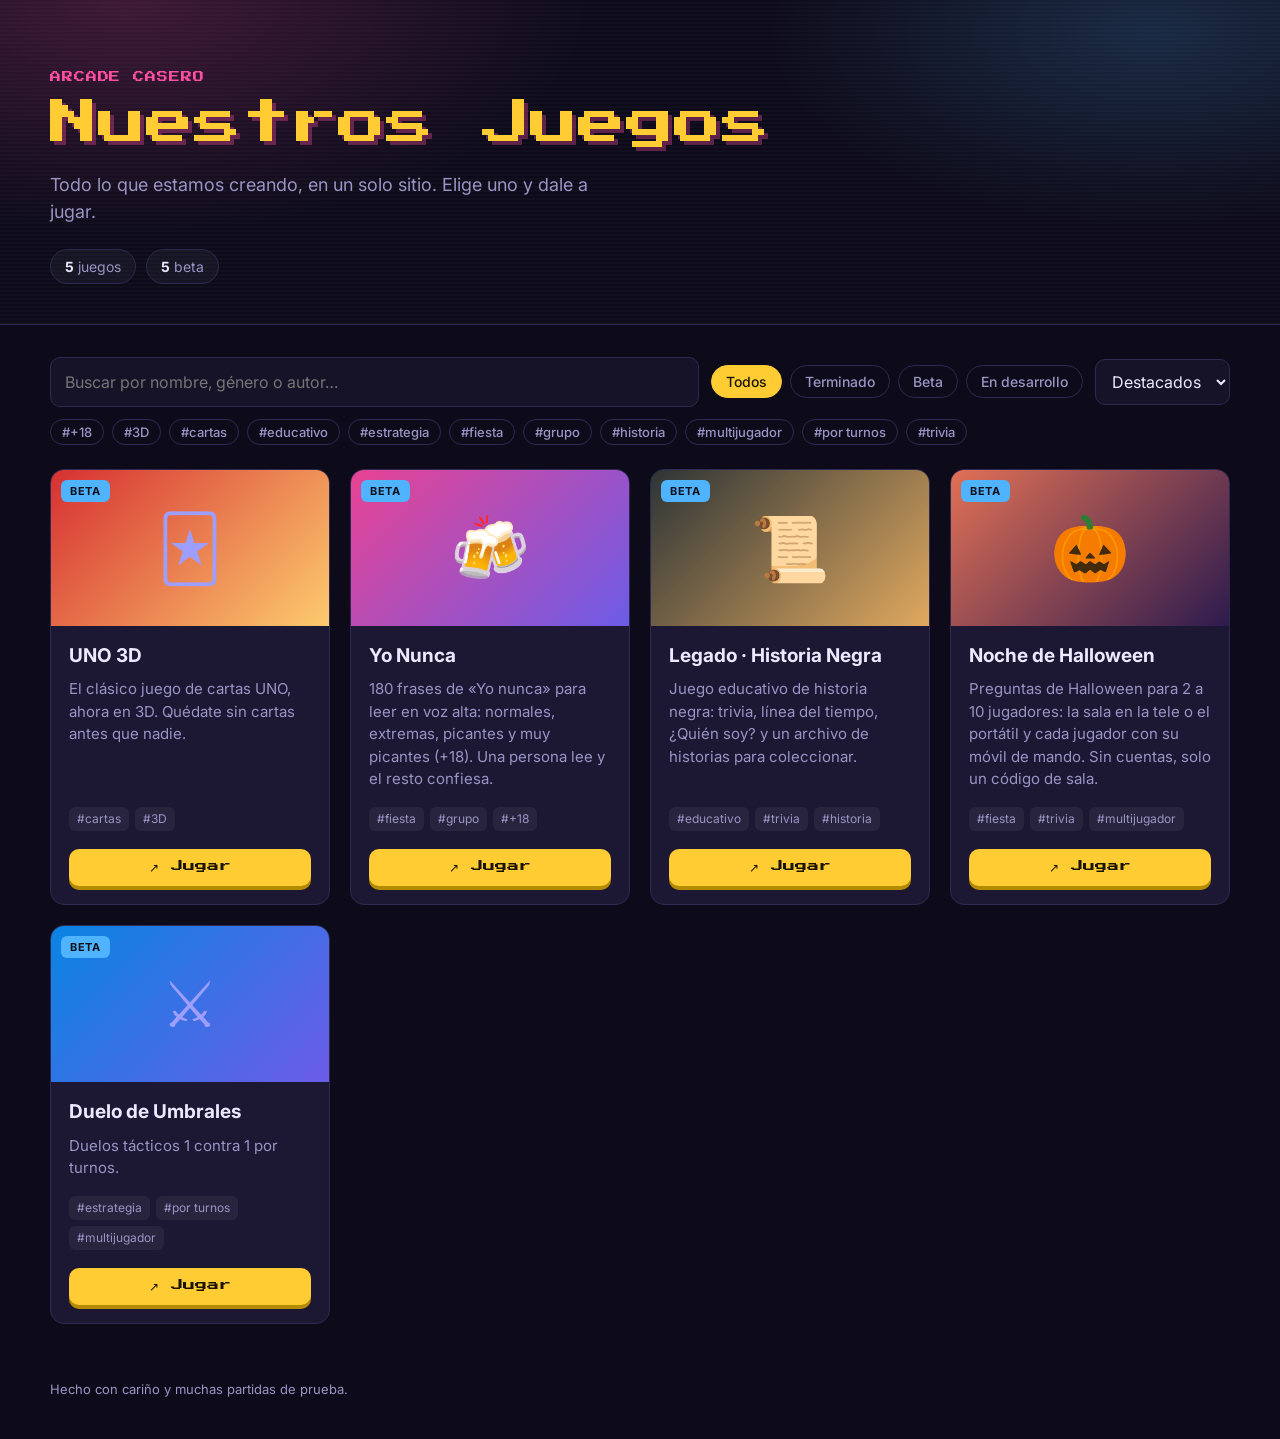
==== index.html @ dc2ed6d2 "Abrir cada juego en su propia web en vez de dentro del portal Las tarjetas pasan a ser enlaces que a" ====
<!doctype html>
<html lang="es">
<head>
  <meta charset="utf-8">
  <meta name="viewport" content="width=device-width, initial-scale=1">
  <title>Nuestros Juegos</title>
  <meta name="description" content="Catálogo de todos los juegos que estamos creando.">
  <link rel="preconnect" href="https://fonts.googleapis.com">
  <link rel="preconnect" href="https://fonts.gstatic.com" crossorigin>
  <link href="https://fonts.googleapis.com/css2?family=Press+Start+2P&family=Inter:wght@400;500;600;700&display=swap" rel="stylesheet">
  <link rel="stylesheet" href="styles.css">
</head>
<body>
  <header class="hero">
    <div class="wrap">
      <p class="eyebrow">Arcade casero</p>
      <h1>Nuestros Juegos</h1>
      <p class="lead">Todo lo que estamos creando, en un solo sitio. Elige uno y dale a jugar.</p>
      <div class="stats" id="stats"></div>
    </div>
  </header>

  <main class="wrap">
    <section class="toolbar" aria-label="Filtros">
      <input id="search" type="search" placeholder="Buscar por nombre, género o autor…" autocomplete="off">
      <div class="chips" id="status-filter" role="group" aria-label="Estado"></div>
      <select id="sort" aria-label="Ordenar">
        <option value="destacados">Destacados</option>
        <option value="az">A → Z</option>
      </select>
    </section>

    <div class="tags" id="tag-filter" role="group" aria-label="Géneros"></div>

    <section class="grid" id="grid" aria-live="polite"></section>
    <p class="empty" id="empty" hidden>No hay juegos que coincidan.</p>
  </main>

  <footer class="wrap foot">Hecho con cariño y muchas partidas de prueba.</footer>

  <script src="games.js"></script>
  <script src="app.js"></script>
</body>
</html>
---- styles.css ----
:root {
  --bg: #0d0b1a;
  --bg-2: #161329;
  --card: #1c1834;
  --line: #2e2950;
  --text: #ece9ff;
  --muted: #9a94c4;
  --accent: #ffcc33;
  --accent-2: #ff4fa3;
  --ok: #3ddc97;
  --beta: #4fb3ff;
  --dev: #ff9f43;
  --radius: 14px;
}

* { box-sizing: border-box; }

html { color-scheme: dark; }

body {
  margin: 0;
  background: var(--bg);
  color: var(--text);
  font: 16px/1.5 Inter, system-ui, sans-serif;
  -webkit-font-smoothing: antialiased;
}

.wrap { width: min(1180px, 100% - 32px); margin-inline: auto; }

/* Cabecera */
.hero {
  padding: 72px 0 40px;
  background:
    radial-gradient(60% 120% at 10% 0%, #ff4fa333, transparent 60%),
    radial-gradient(50% 100% at 90% 10%, #4fb3ff2e, transparent 60%),
    repeating-linear-gradient(0deg, #ffffff05 0 2px, transparent 2px 4px);
  border-bottom: 1px solid var(--line);
}
.eyebrow {
  margin: 0 0 12px;
  color: var(--accent-2);
  font: 11px "Press Start 2P", monospace;
  letter-spacing: .08em;
  text-transform: uppercase;
}
h1 {
  margin: 0;
  font: clamp(26px, 5vw, 48px)/1.2 "Press Start 2P", monospace;
  color: var(--accent);
  text-shadow: 4px 4px 0 #ff4fa355;
}
.lead { color: var(--muted); max-width: 52ch; margin: 18px 0 24px; font-size: 18px; }
.stats { display: flex; flex-wrap: wrap; gap: 10px; }
.stat {
  background: #ffffff0a;
  border: 1px solid var(--line);
  border-radius: 999px;
  padding: 6px 14px;
  font-size: 14px;
  color: var(--muted);
}
.stat b { color: var(--text); }

/* Filtros */
.toolbar {
  display: flex;
  flex-wrap: wrap;
  gap: 12px;
  align-items: center;
  margin: 32px 0 12px;
}
#search {
  flex: 1 1 260px;
  background: var(--bg-2);
  border: 1px solid var(--line);
  color: var(--text);
  border-radius: 10px;
  padding: 12px 14px;
  font: inherit;
}
#search:focus, select:focus { outline: 2px solid var(--accent); outline-offset: 1px; }
select {
  background: var(--bg-2);
  border: 1px solid var(--line);
  color: var(--text);
  border-radius: 10px;
  padding: 11px 12px;
  font: inherit;
}
.chips, .tags { display: flex; flex-wrap: wrap; gap: 8px; }
.tags { margin-bottom: 24px; }
.chip {
  background: transparent;
  border: 1px solid var(--line);
  color: var(--muted);
  border-radius: 999px;
  padding: 7px 14px;
  font: 500 14px Inter, sans-serif;
  cursor: pointer;
}
.chip:hover { color: var(--text); border-color: var(--muted); }
.chip[aria-pressed="true"] { background: var(--accent); border-color: var(--accent); color: #1a1400; }
.tags .chip { font-size: 13px; padding: 4px 11px; }
.tags .chip[aria-pressed="true"] { background: var(--accent-2); border-color: var(--accent-2); color: #fff; }

/* Tarjetas */
.grid {
  display: grid;
  grid-template-columns: repeat(auto-fill, minmax(270px, 1fr));
  gap: 20px;
}
.card {
  display: flex;
  flex-direction: column;
  background: var(--card);
  border: 1px solid var(--line);
  border-radius: var(--radius);
  overflow: hidden;
  transition: transform .15s ease, border-color .15s ease, box-shadow .15s ease;
}
.card:hover { transform: translateY(-4px); border-color: var(--accent); box-shadow: 0 10px 30px #0008; }
.cover {
  position: relative;
  aspect-ratio: 16 / 9;
  display: grid;
  place-items: center;
  font-size: 64px;
  background: linear-gradient(135deg, var(--c1, #ff4fa3), var(--c2, #4fb3ff));
  border: 0;
  padding: 0;
  width: 100%;
  text-decoration: none;
}
.cover img { position: absolute; inset: 0; width: 100%; height: 100%; object-fit: cover; }
.cover .play {
  position: absolute;
  inset: 0;
  display: grid;
  place-items: center;
  background: #0009;
  opacity: 0;
  transition: opacity .15s;
  font: 14px "Press Start 2P", monospace;
  color: var(--accent);
}
.cover:hover .play, .cover:focus-visible .play { opacity: 1; }
.badge {
  position: absolute;
  top: 10px;
  left: 10px;
  z-index: 1;
  font: 700 11px Inter, sans-serif;
  text-transform: uppercase;
  letter-spacing: .06em;
  padding: 4px 9px;
  border-radius: 6px;
  color: #10101a;
}
.badge.terminado { background: var(--ok); }
.badge.beta { background: var(--beta); }
.badge.desarrollo { background: var(--dev); }
.body { padding: 16px 18px 18px; display: flex; flex-direction: column; gap: 8px; flex: 1; }
.body h3 { margin: 0; font-size: 19px; }
.body p { margin: 0; color: var(--muted); font-size: 15px; }
.meta { display: flex; flex-wrap: wrap; gap: 6px; margin-top: auto; padding-top: 8px; }
.meta span { font-size: 12px; color: var(--muted); background: #ffffff0d; border-radius: 6px; padding: 3px 8px; }
.by { font-size: 13px !important; }

.btn-play {
  margin-top: 10px;
  background: var(--accent);
  color: #1a1400;
  border: 0;
  border-radius: 10px;
  padding: 11px;
  font: 12px "Press Start 2P", monospace;
  text-align: center;
  text-decoration: none;
  box-shadow: 0 4px 0 #b38a00;
}
.btn-play:active { transform: translateY(3px); box-shadow: 0 1px 0 #b38a00; }

.empty { text-align: center; color: var(--muted); padding: 48px 0; }

.foot { color: var(--muted); font-size: 13px; padding: 56px 0 40px; }

@media (max-width: 600px) {
  .hero { padding: 48px 0 28px; }
}
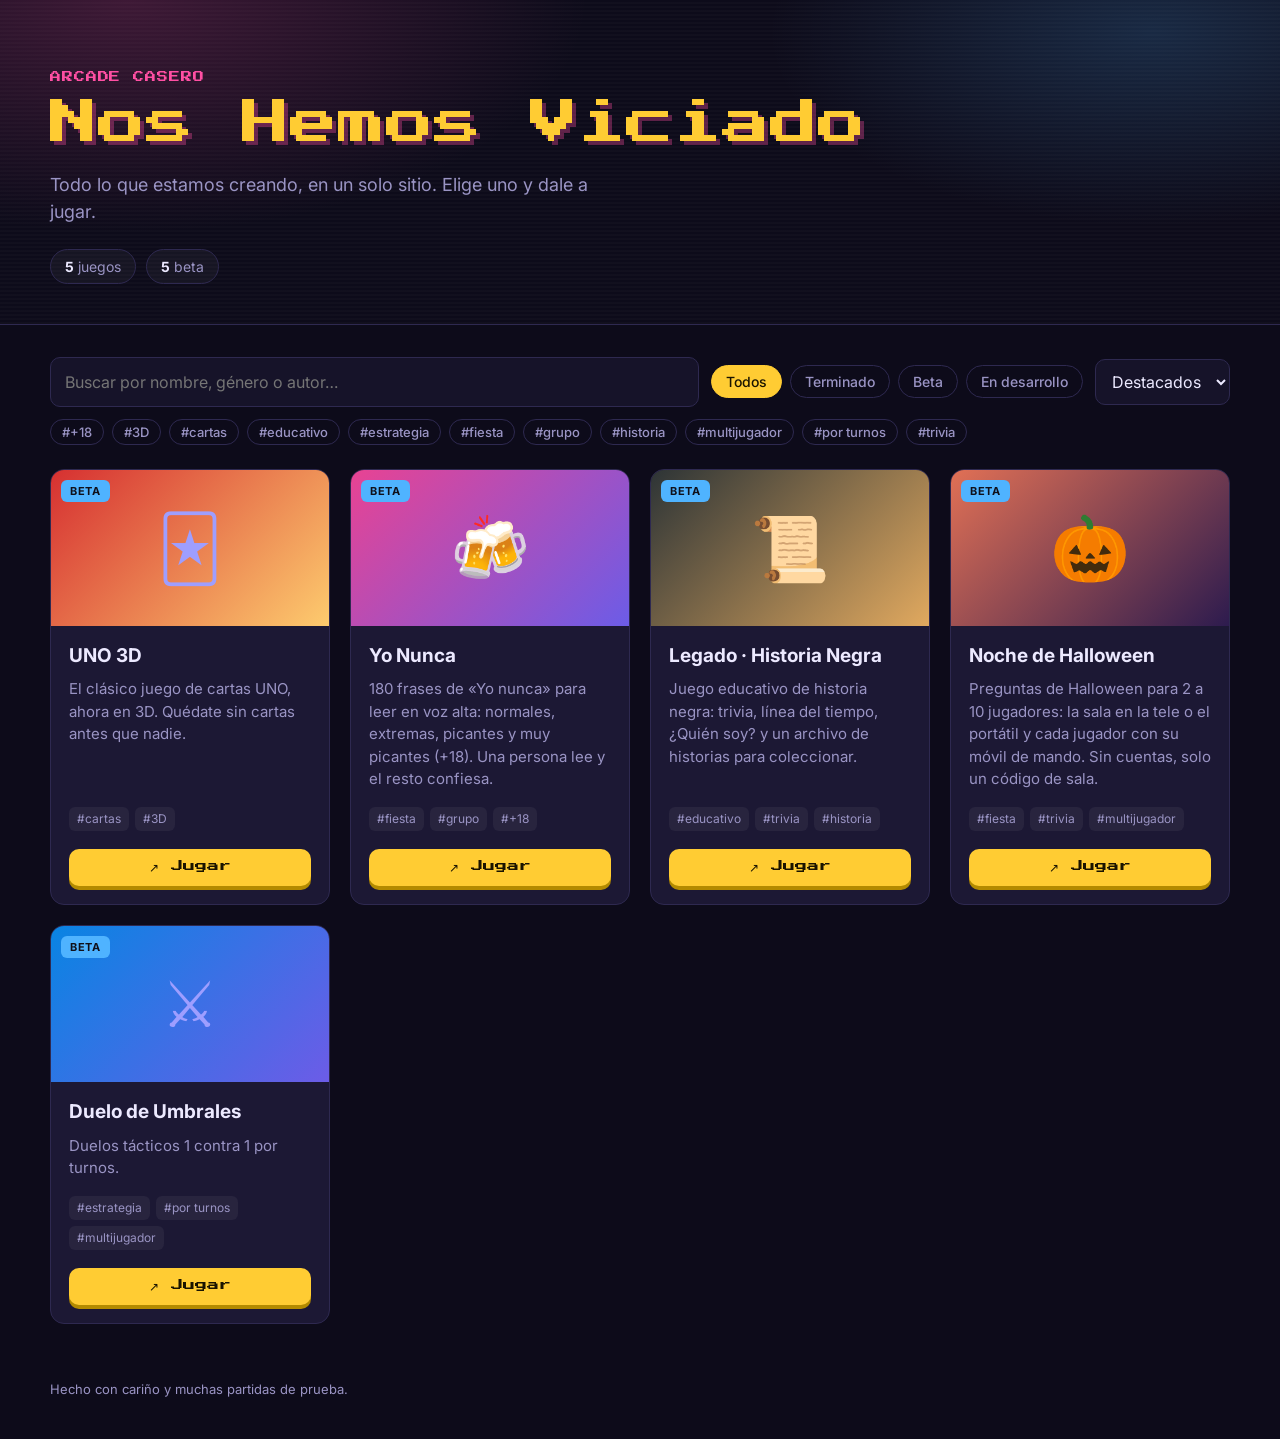
==== commit 43204b24: "Renombrar la web a "Nos Hemos Viciado" Nuevo dominio: noshemosviciado.vercel.app  Co-Authored-By: Cl" ====
--- a/index.html
+++ b/index.html
@@ -3,7 +3,7 @@
 <head>
   <meta charset="utf-8">
   <meta name="viewport" content="width=device-width, initial-scale=1">
-  <title>Nuestros Juegos</title>
+  <title>Nos Hemos Viciado</title>
   <meta name="description" content="Catálogo de todos los juegos que estamos creando.">
   <link rel="preconnect" href="https://fonts.googleapis.com">
   <link rel="preconnect" href="https://fonts.gstatic.com" crossorigin>
@@ -14,7 +14,7 @@
   <header class="hero">
     <div class="wrap">
       <p class="eyebrow">Arcade casero</p>
-      <h1>Nuestros Juegos</h1>
+      <h1>Nos Hemos Viciado</h1>
       <p class="lead">Todo lo que estamos creando, en un solo sitio. Elige uno y dale a jugar.</p>
       <div class="stats" id="stats"></div>
     </div>
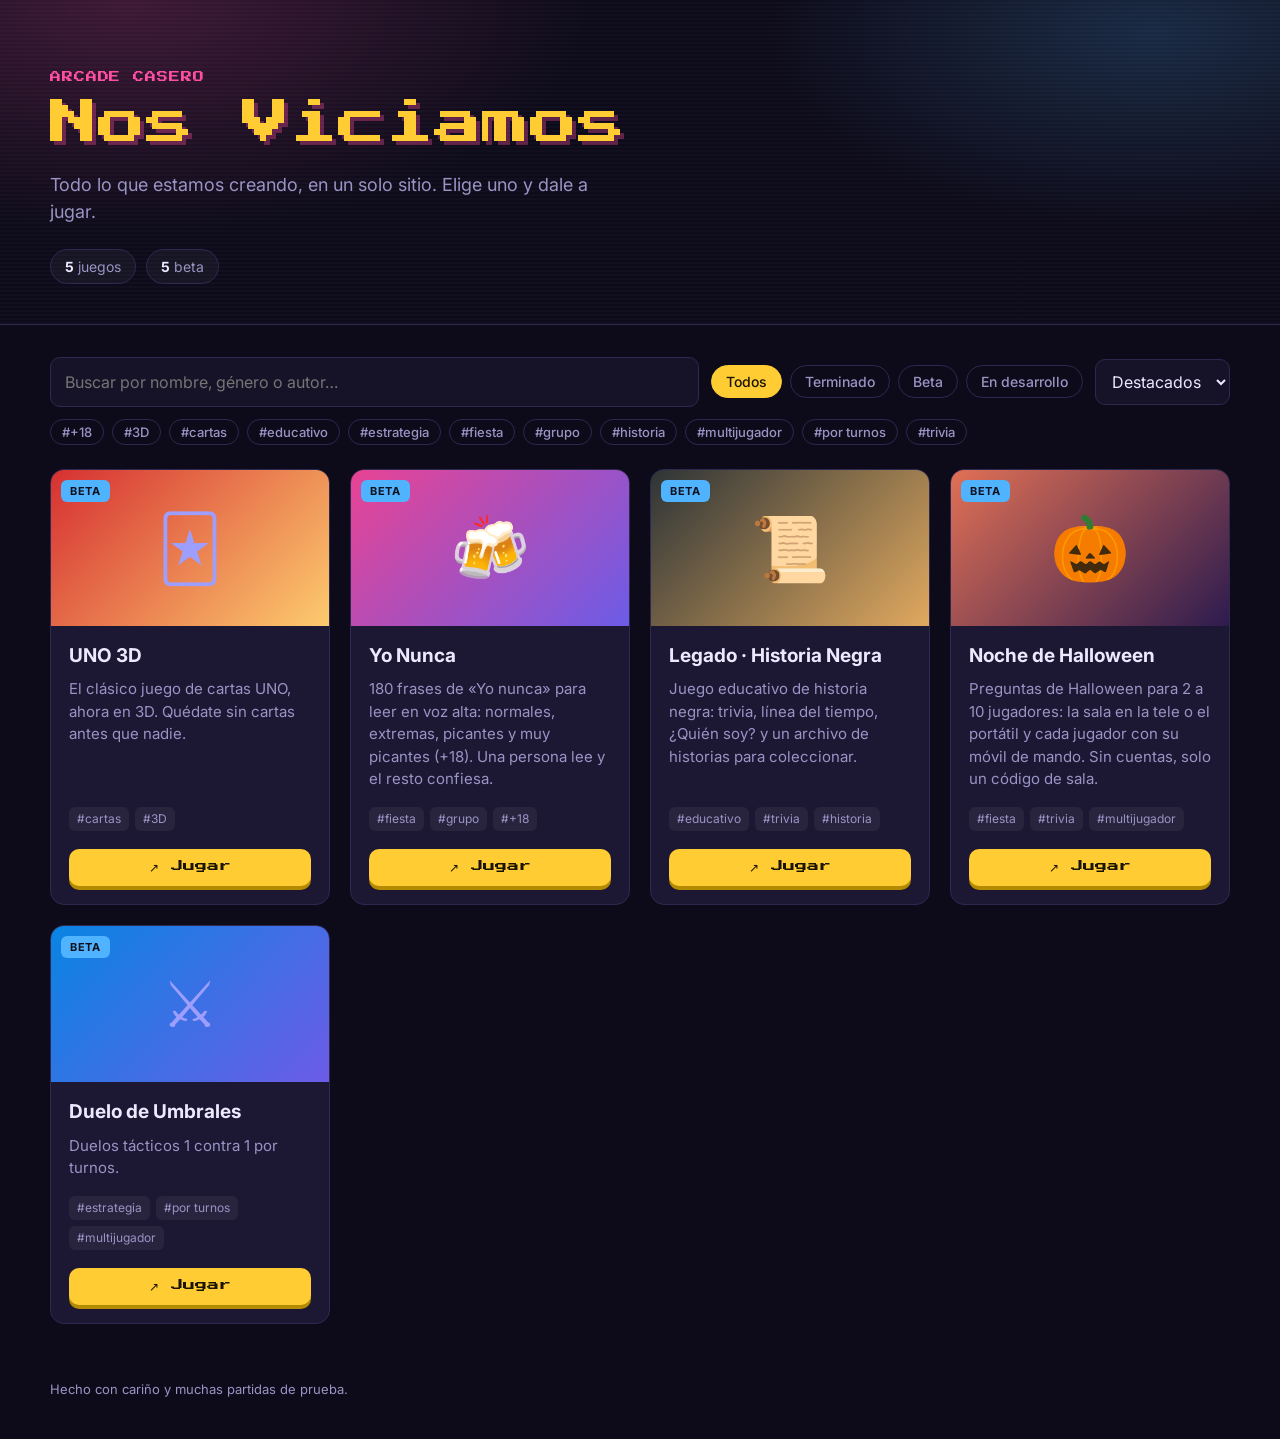
==== commit c63d1bbe: "Renombrar la web a "Nos Viciamos" Dominio principal: nosviciamos.vercel.app  Co-Authored-By: Claude " ====
--- a/index.html
+++ b/index.html
@@ -3,7 +3,7 @@
 <head>
   <meta charset="utf-8">
   <meta name="viewport" content="width=device-width, initial-scale=1">
-  <title>Nos Hemos Viciado</title>
+  <title>Nos Viciamos</title>
   <meta name="description" content="Catálogo de todos los juegos que estamos creando.">
   <link rel="preconnect" href="https://fonts.googleapis.com">
   <link rel="preconnect" href="https://fonts.gstatic.com" crossorigin>
@@ -14,7 +14,7 @@
   <header class="hero">
     <div class="wrap">
       <p class="eyebrow">Arcade casero</p>
-      <h1>Nos Hemos Viciado</h1>
+      <h1>Nos Viciamos</h1>
       <p class="lead">Todo lo que estamos creando, en un solo sitio. Elige uno y dale a jugar.</p>
       <div class="stats" id="stats"></div>
     </div>
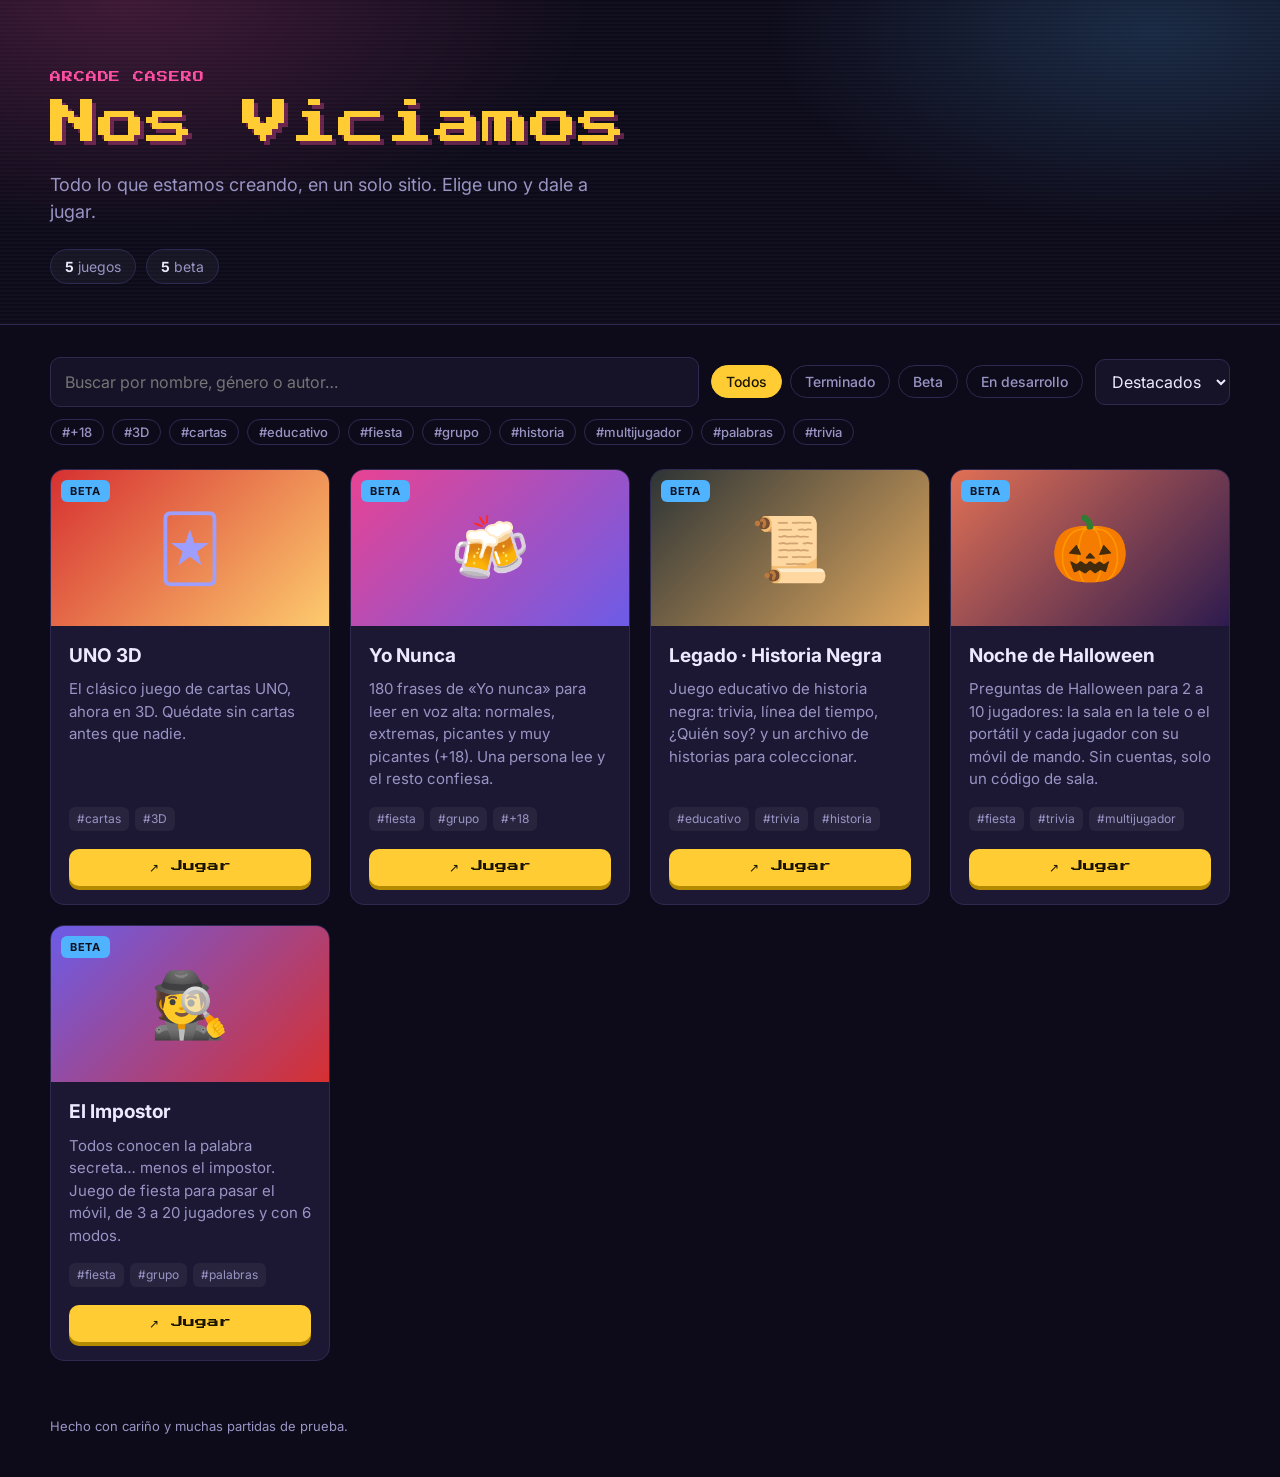
==== commit 7556a8bc: "Añade El Impostor y quita Duelo de Umbrales Co-Authored-By: Claude Opus 5.5 <noreply@anthropic.com>" ====
--- a/index.html
+++ b/index.html
@@ -3,8 +3,35 @@
 <head>
   <meta charset="utf-8">
   <meta name="viewport" content="width=device-width, initial-scale=1">
-  <title>Nos Viciamos</title>
-  <meta name="description" content="Catálogo de todos los juegos que estamos creando.">
+  <title>Nos Viciamos · Arcade casero</title>
+  <meta name="description" content="Todos los juegos que estamos creando, en un solo sitio: UNO 3D, Yo Nunca, Legado, Noche de Halloween, El Impostor y más.">
+  <link rel="canonical" href="https://nosviciamos.vercel.app/">
+  <meta name="theme-color" content="#0d0b1a">
+
+  <!-- Iconos -->
+  <link rel="icon" href="/favicon.ico" sizes="48x48">
+  <link rel="icon" href="/favicon.svg" type="image/svg+xml">
+  <link rel="apple-touch-icon" href="/apple-touch-icon.png">
+  <link rel="manifest" href="/site.webmanifest">
+
+  <!-- Al compartir (WhatsApp, Telegram, Facebook, Discord…) -->
+  <meta property="og:type" content="website">
+  <meta property="og:site_name" content="Nos Viciamos">
+  <meta property="og:locale" content="es_ES">
+  <meta property="og:url" content="https://nosviciamos.vercel.app/">
+  <meta property="og:title" content="Nos Viciamos · Arcade casero">
+  <meta property="og:description" content="Todos los juegos que estamos creando, en un solo sitio. Elige uno y dale a jugar.">
+  <meta property="og:image" content="https://nosviciamos.vercel.app/og-image.png">
+  <meta property="og:image:width" content="1200">
+  <meta property="og:image:height" content="630">
+  <meta property="og:image:alt" content="Mando pixelado amarillo junto al título Nos Viciamos">
+
+  <!-- Twitter / X -->
+  <meta name="twitter:card" content="summary_large_image">
+  <meta name="twitter:title" content="Nos Viciamos · Arcade casero">
+  <meta name="twitter:description" content="Todos los juegos que estamos creando, en un solo sitio. Elige uno y dale a jugar.">
+  <meta name="twitter:image" content="https://nosviciamos.vercel.app/og-image.png">
+  <meta name="twitter:image:alt" content="Mando pixelado amarillo junto al título Nos Viciamos">
   <link rel="preconnect" href="https://fonts.googleapis.com">
   <link rel="preconnect" href="https://fonts.gstatic.com" crossorigin>
   <link href="https://fonts.googleapis.com/css2?family=Press+Start+2P&family=Inter:wght@400;500;600;700&display=swap" rel="stylesheet">
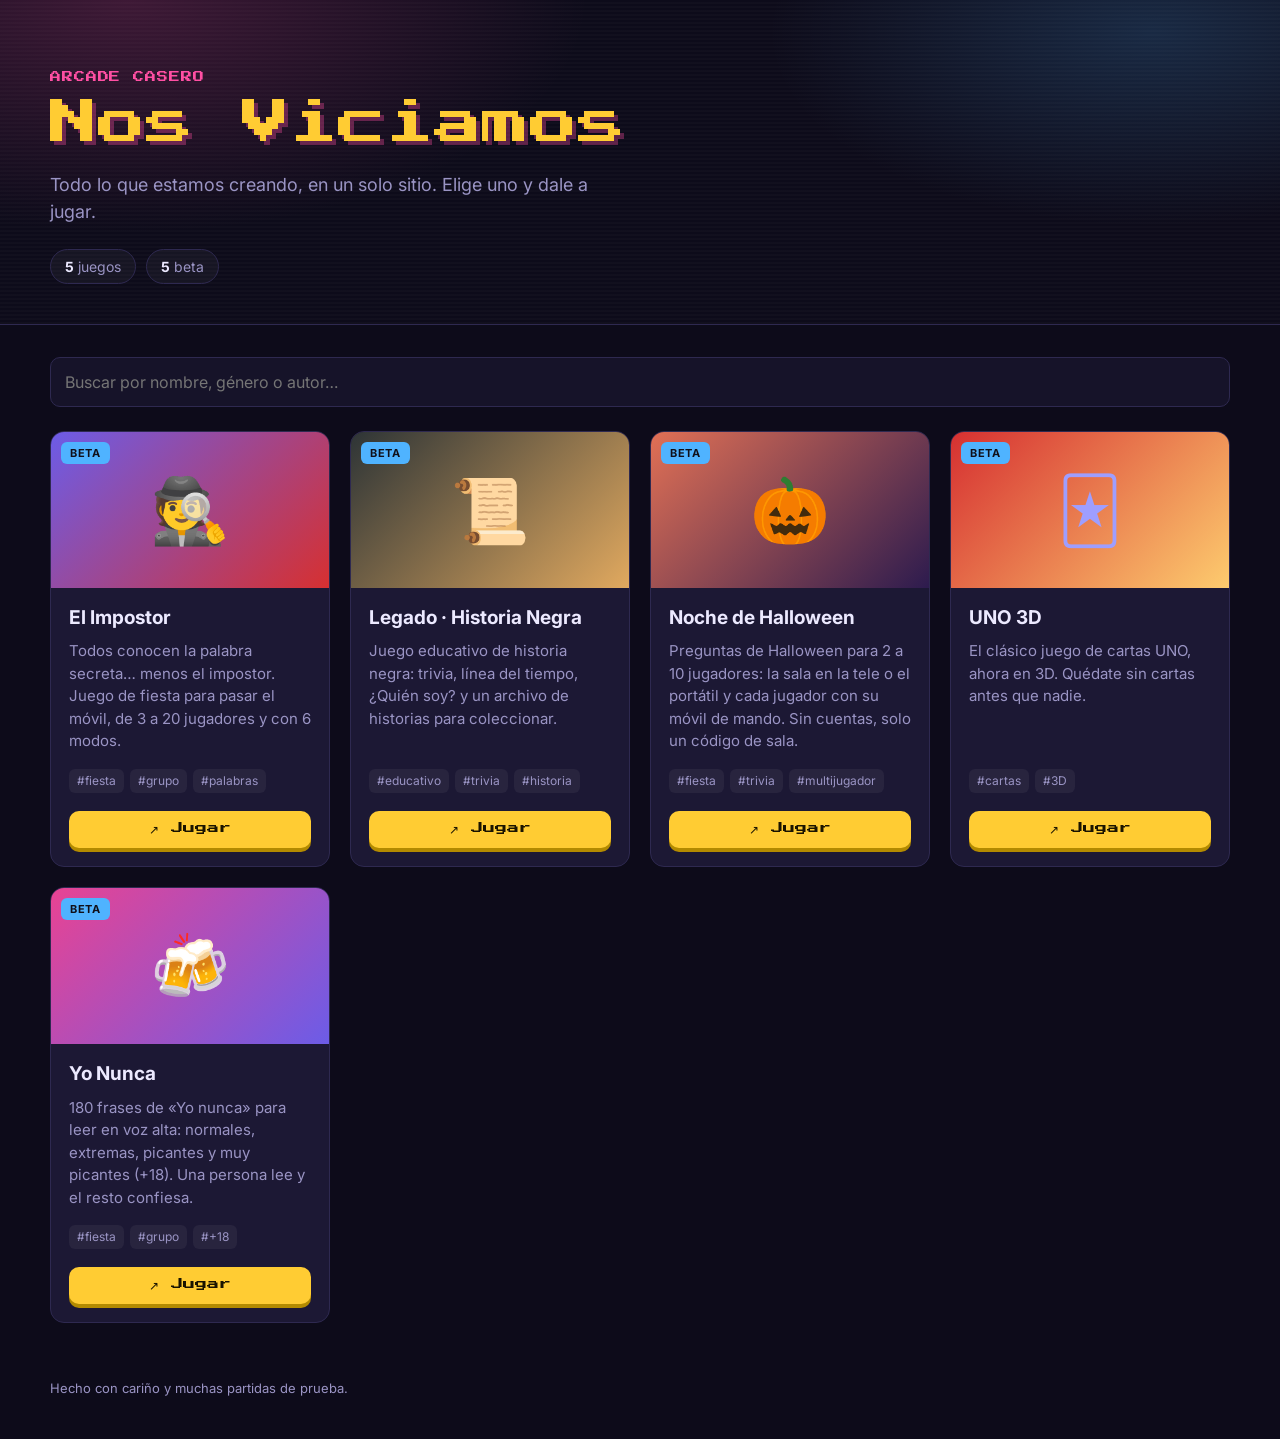
==== commit cf185510: "Deja solo el buscador y ordena los juegos por nombre Co-Authored-By: Claude Opus 5.5 <noreply@anthro" ====
--- a/index.html
+++ b/index.html
@@ -48,16 +48,9 @@
   </header>
 
   <main class="wrap">
-    <section class="toolbar" aria-label="Filtros">
-      <input id="search" type="search" placeholder="Buscar por nombre, género o autor…" autocomplete="off">
-      <div class="chips" id="status-filter" role="group" aria-label="Estado"></div>
-      <select id="sort" aria-label="Ordenar">
-        <option value="destacados">Destacados</option>
-        <option value="az">A → Z</option>
-      </select>
+    <section class="toolbar" aria-label="Buscar">
+      <input id="search" type="search" placeholder="Buscar por nombre, género o autor…" aria-label="Buscar juegos" autocomplete="off">
     </section>
-
-    <div class="tags" id="tag-filter" role="group" aria-label="Géneros"></div>
 
     <section class="grid" id="grid" aria-live="polite"></section>
     <p class="empty" id="empty" hidden>No hay juegos que coincidan.</p>
--- a/styles.css
+++ b/styles.css
@@ -61,13 +61,10 @@
 }
 .stat b { color: var(--text); }
 
-/* Filtros */
+/* Buscador */
 .toolbar {
   display: flex;
-  flex-wrap: wrap;
-  gap: 12px;
-  align-items: center;
-  margin: 32px 0 12px;
+  margin: 32px 0 24px;
 }
 #search {
   flex: 1 1 260px;
@@ -78,30 +75,7 @@
   padding: 12px 14px;
   font: inherit;
 }
-#search:focus, select:focus { outline: 2px solid var(--accent); outline-offset: 1px; }
-select {
-  background: var(--bg-2);
-  border: 1px solid var(--line);
-  color: var(--text);
-  border-radius: 10px;
-  padding: 11px 12px;
-  font: inherit;
-}
-.chips, .tags { display: flex; flex-wrap: wrap; gap: 8px; }
-.tags { margin-bottom: 24px; }
-.chip {
-  background: transparent;
-  border: 1px solid var(--line);
-  color: var(--muted);
-  border-radius: 999px;
-  padding: 7px 14px;
-  font: 500 14px Inter, sans-serif;
-  cursor: pointer;
-}
-.chip:hover { color: var(--text); border-color: var(--muted); }
-.chip[aria-pressed="true"] { background: var(--accent); border-color: var(--accent); color: #1a1400; }
-.tags .chip { font-size: 13px; padding: 4px 11px; }
-.tags .chip[aria-pressed="true"] { background: var(--accent-2); border-color: var(--accent-2); color: #fff; }
+#search:focus { outline: 2px solid var(--accent); outline-offset: 1px; }
 
 /* Tarjetas */
 .grid {
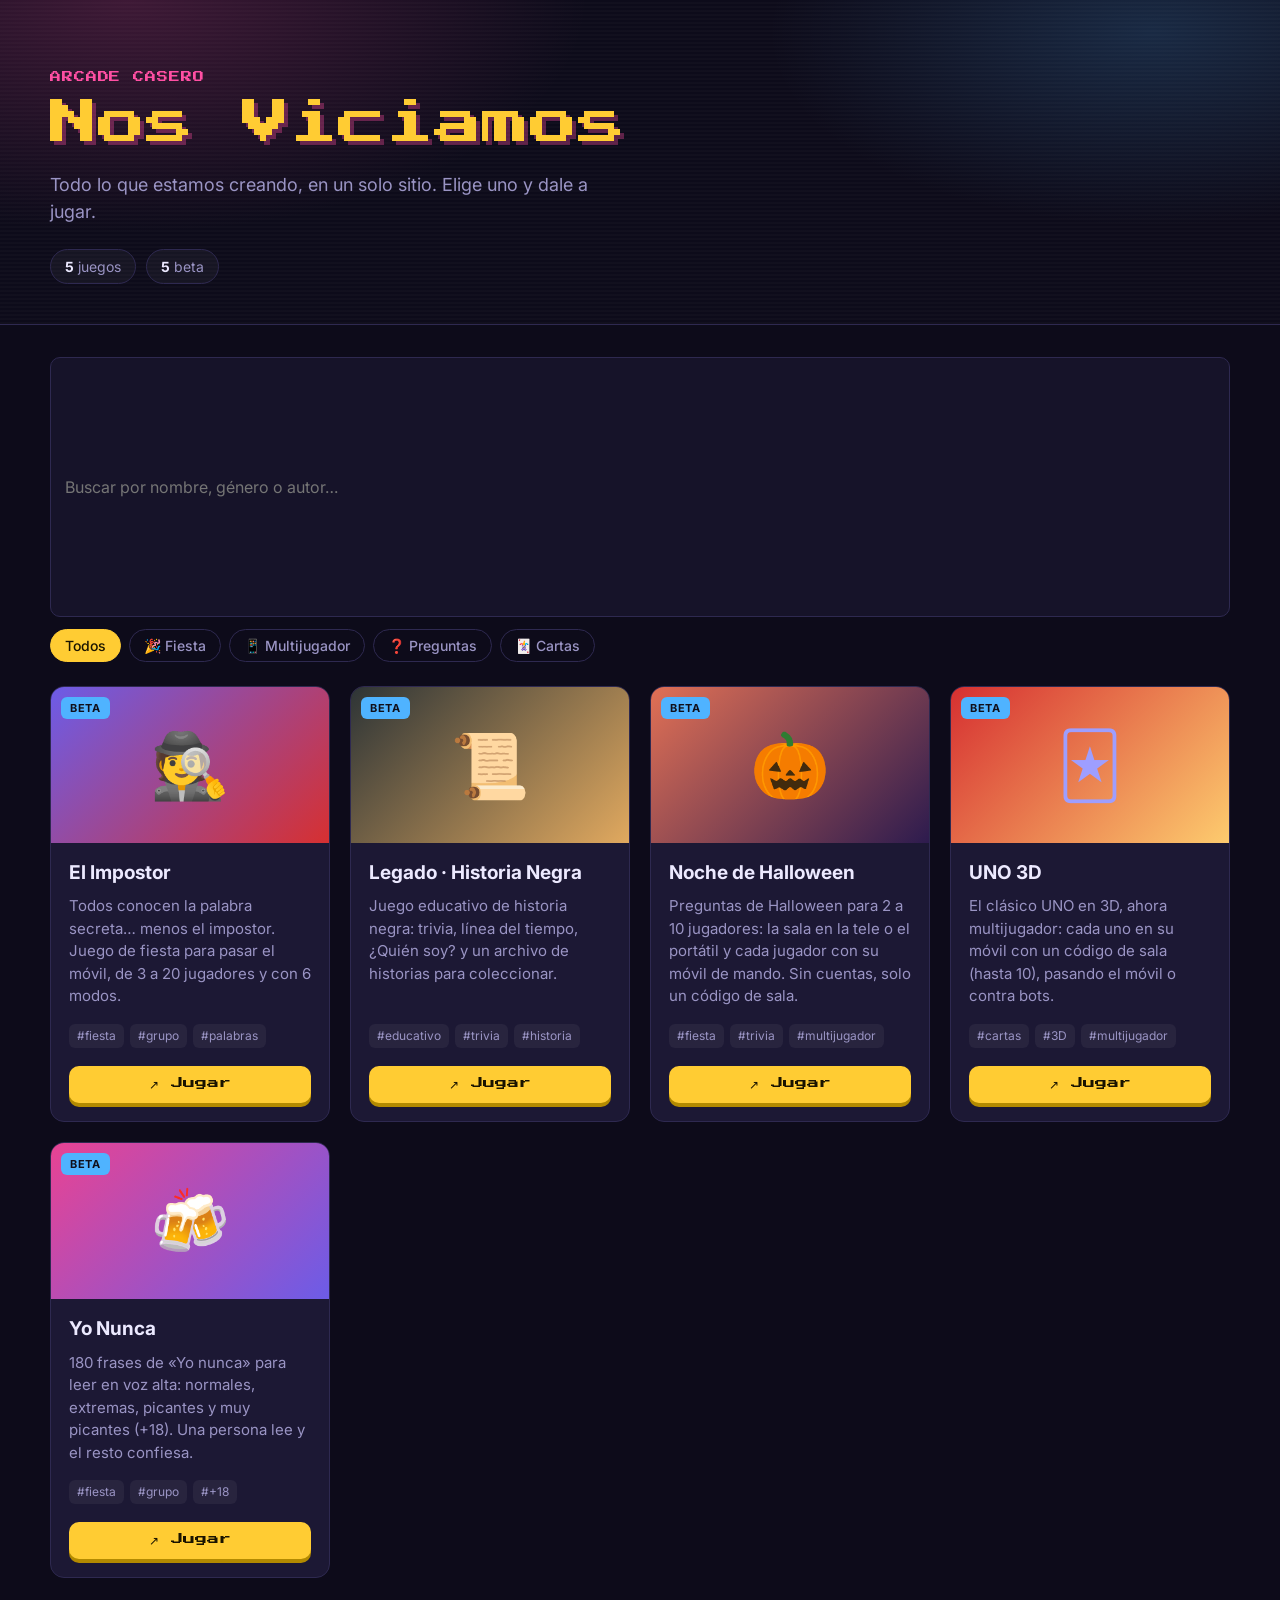
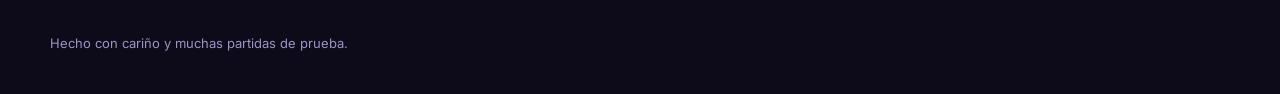
==== commit d5359f9d: "Añade filtros por tipo de juego Co-Authored-By: Claude Opus 5.5 <noreply@anthropic.com>" ====
--- a/index.html
+++ b/index.html
@@ -50,6 +50,7 @@
   <main class="wrap">
     <section class="toolbar" aria-label="Buscar">
       <input id="search" type="search" placeholder="Buscar por nombre, género o autor…" aria-label="Buscar juegos" autocomplete="off">
+      <div class="chips" id="tipos" role="group" aria-label="Tipo de juego"></div>
     </section>
 
     <section class="grid" id="grid" aria-live="polite"></section>
--- a/styles.css
+++ b/styles.css
@@ -61,9 +61,11 @@
 }
 .stat b { color: var(--text); }
 
-/* Buscador */
+/* Buscador y filtros */
 .toolbar {
   display: flex;
+  flex-direction: column;
+  gap: 12px;
   margin: 32px 0 24px;
 }
 #search {
@@ -76,6 +78,18 @@
   font: inherit;
 }
 #search:focus { outline: 2px solid var(--accent); outline-offset: 1px; }
+.chips { display: flex; flex-wrap: wrap; gap: 8px; }
+.chip {
+  background: transparent;
+  border: 1px solid var(--line);
+  color: var(--muted);
+  border-radius: 999px;
+  padding: 7px 14px;
+  font: 500 14px Inter, sans-serif;
+  cursor: pointer;
+}
+.chip:hover { color: var(--text); border-color: var(--muted); }
+.chip[aria-pressed="true"] { background: var(--accent); border-color: var(--accent); color: #1a1400; }
 
 /* Tarjetas */
 .grid {
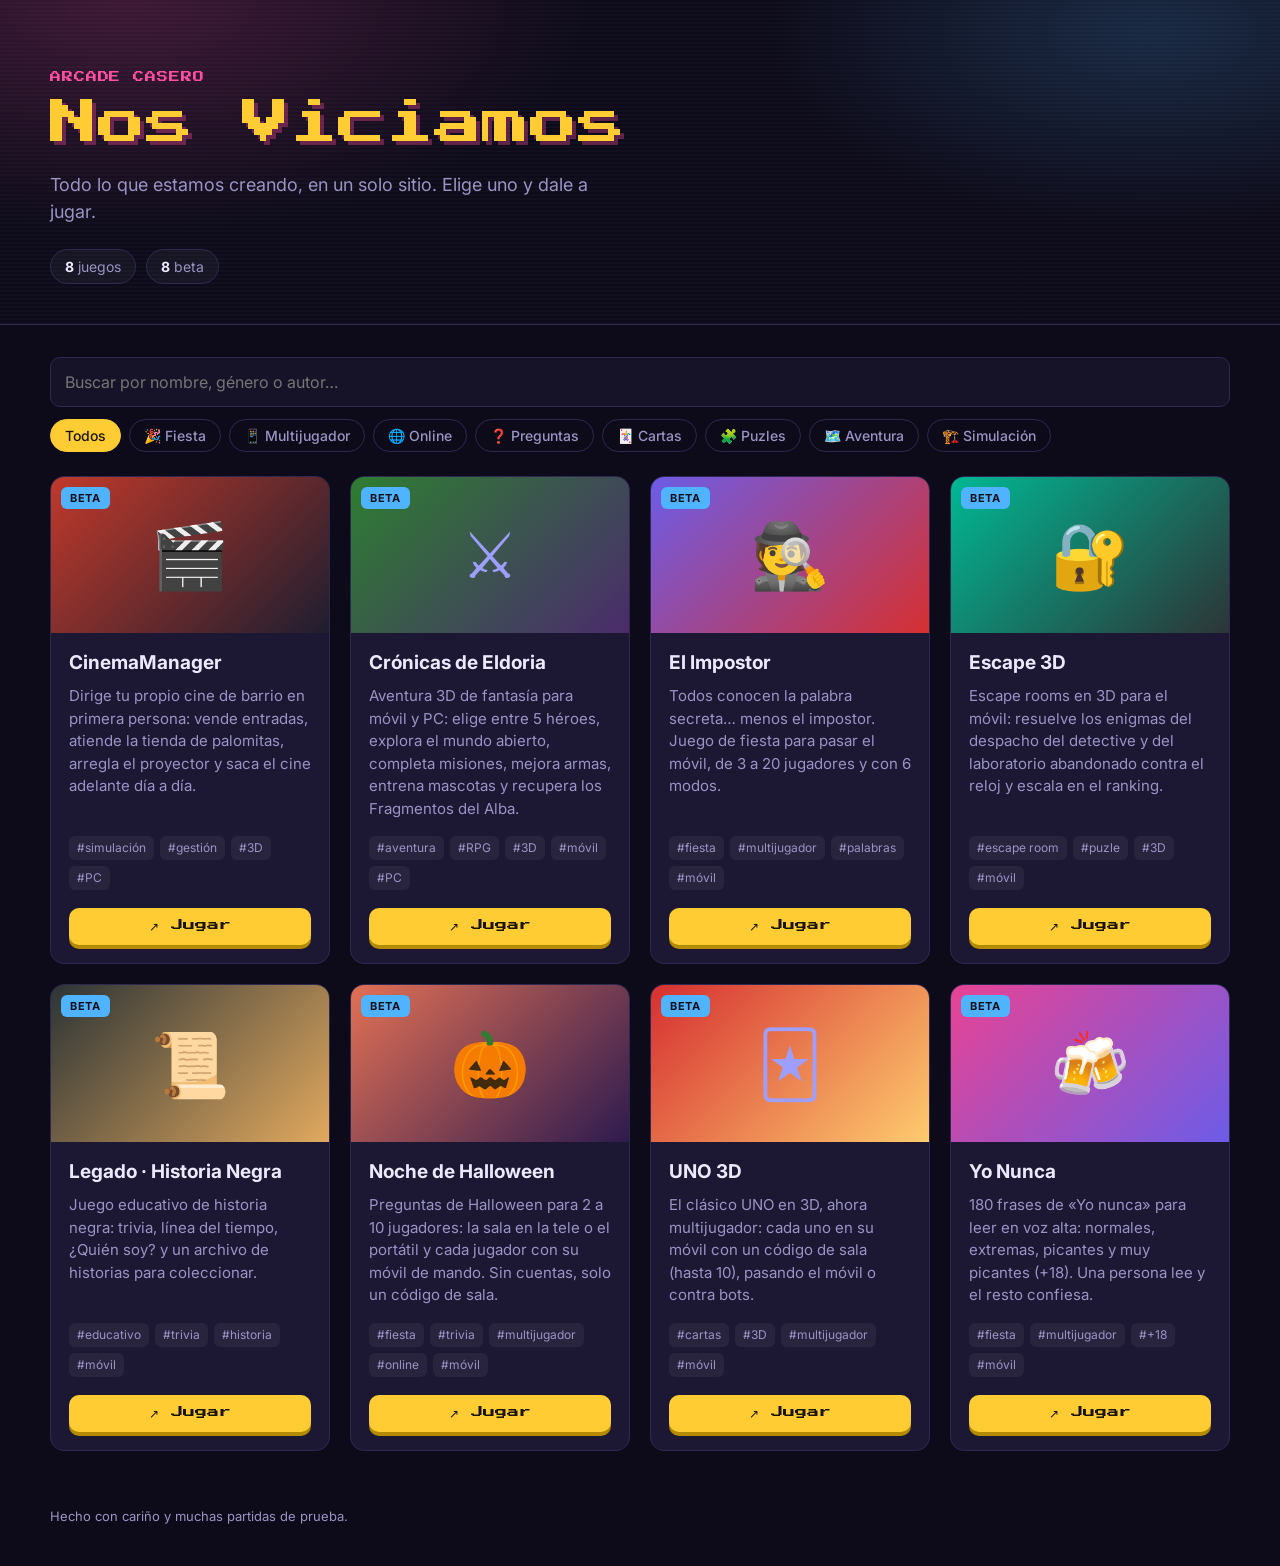
==== commit 9e9fad8f: "PWA con aviso de versión nueva Service worker que sirve la web desde caché, funciona sin conexión y " ====
--- a/index.html
+++ b/index.html
@@ -44,6 +44,7 @@
       <h1>Nos Viciamos</h1>
       <p class="lead">Todo lo que estamos creando, en un solo sitio. Elige uno y dale a jugar.</p>
       <div class="stats" id="stats"></div>
+      <button type="button" class="btn-install" id="install" hidden>⬇ Instalar la app</button>
     </div>
   </header>
 
@@ -59,6 +60,11 @@
 
   <footer class="wrap foot">Hecho con cariño y muchas partidas de prueba.</footer>
 
+  <div class="toast" id="update" role="status" hidden>
+    <span>Hay una versión nueva de la web.</span>
+    <button type="button" id="update-btn">Actualizar</button>
+  </div>
+
   <script src="games.js"></script>
   <script src="app.js"></script>
 </body>
--- a/styles.css
+++ b/styles.css
@@ -69,7 +69,6 @@
   margin: 32px 0 24px;
 }
 #search {
-  flex: 1 1 260px;
   background: var(--bg-2);
   border: 1px solid var(--line);
   color: var(--text);
@@ -172,6 +171,48 @@
 
 .foot { color: var(--muted); font-size: 13px; padding: 56px 0 40px; }
 
+/* Instalar y actualizar */
+.btn-install {
+  margin-top: 20px;
+  background: transparent;
+  border: 1px solid var(--accent);
+  color: var(--accent);
+  border-radius: 999px;
+  padding: 8px 16px;
+  font: 600 14px Inter, sans-serif;
+  cursor: pointer;
+}
+.btn-install:hover { background: var(--accent); color: #1a1400; }
+.btn-install[hidden], .toast[hidden] { display: none; }
+
+.toast {
+  position: fixed;
+  left: 50%;
+  bottom: 20px;
+  transform: translateX(-50%);
+  width: max-content;
+  max-width: calc(100% - 32px);
+  display: flex;
+  align-items: center;
+  gap: 14px;
+  background: var(--card);
+  border: 1px solid var(--line);
+  border-radius: 12px;
+  padding: 12px 12px 12px 16px;
+  box-shadow: 0 10px 30px #0008;
+  z-index: 10;
+}
+.toast button {
+  background: var(--accent);
+  color: #1a1400;
+  border: 0;
+  border-radius: 8px;
+  padding: 8px 14px;
+  font: 700 14px Inter, sans-serif;
+  cursor: pointer;
+  flex: none;
+}
+
 @media (max-width: 600px) {
   .hero { padding: 48px 0 28px; }
 }
